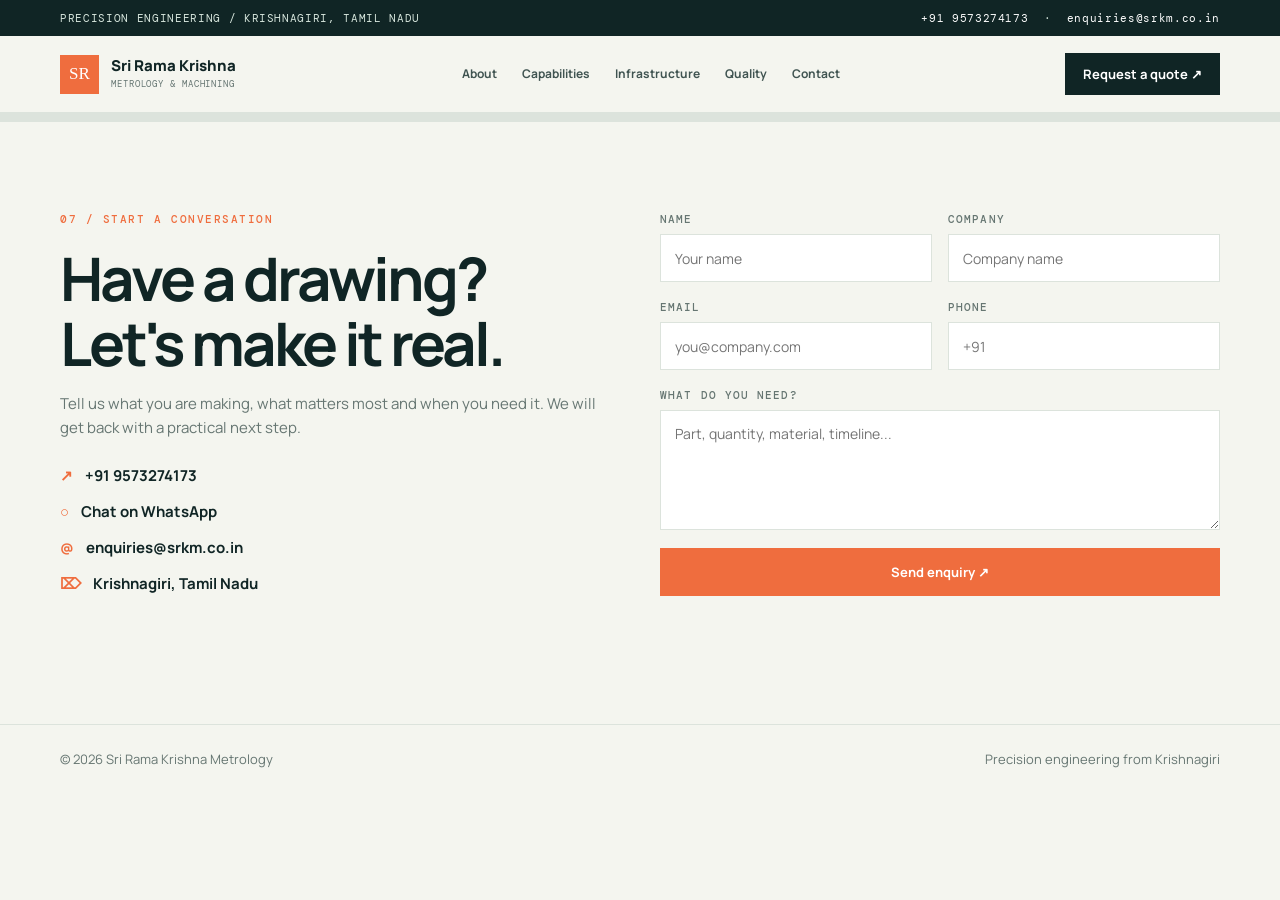
==== contact.html @ 26f27e47 "Initial commit - SRK Metrology website" ====
<!doctype html>
<html lang="en">
<head>
<meta charset="utf-8">
<meta name="viewport" content="width=device-width, initial-scale=1">
<title>Contact | Sri Rama Krishna Metrology</title>
<link rel="preconnect" href="https://fonts.googleapis.com">
<link rel="preconnect" href="https://fonts.gstatic.com" crossorigin>
<link href="https://fonts.googleapis.com/css2?family=DM+Mono:wght@400;500&family=Manrope:wght@400;600;700;800&display=swap" rel="stylesheet">
<link rel="stylesheet" href="css/style.css">
</head>
<body>
<div class="top">
  <div class="wrap">
    <span>PRECISION ENGINEERING / KRISHNAGIRI, TAMIL NADU</span>
    <span><a href="tel:+919573274173">+91 9573274173</a> &nbsp;&middot;&nbsp; <a href="mailto:enquiries@srkm.co.in">enquiries@srkm.co.in</a></span>
  </div>
</div>
<header>
  <nav class="wrap">
    <a class="brand" href="index.html">
      <span class="mark">SR</span>
      <span>Sri Rama Krishna<small>METROLOGY &amp; MACHINING</small></span>
    </a>
    <div class="links">
      <a href="index.html#about">About</a>
      <a href="index.html#services">Capabilities</a>
      <a href="index.html#machinery">Infrastructure</a>
      <a href="index.html#quality">Quality</a>
      <a href="contact.html">Contact</a>
    </div>
    <a class="nav-cta" href="contact.html">Request a quote &#8599;</a>
  </nav>
</header>
<main>
  <section class="page-shell contact">
    <div class="wrap contact-grid">
      <div>
        <div class="mono">07 / Start a conversation</div>
        <h1>Have a drawing?<br><span>Let's make it real.</span></h1>
        <p>Tell us what you are making, what matters most and when you need it. We will get back with a practical next step.</p>
        <div class="contact-links">
          <a class="contact-link" href="tel:+919573274173"><b>&#8599;</b> +91 9573274173</a>
          <a class="contact-link" href="https://wa.me/919573274173" target="_blank" rel="noreferrer"><b>&#9675;</b> Chat on WhatsApp</a>
          <a class="contact-link" href="mailto:enquiries@srkm.co.in"><b>@</b> enquiries@srkm.co.in</a>
          <a class="contact-link" href="https://www.google.com/maps/search/?api=1&query=Krishnagiri+Tamil+Nadu" target="_blank" rel="noreferrer"><b>&#8998;</b> Krishnagiri, Tamil Nadu</a>
        </div>
      </div>
      <form id="quote-form">
        <div class="form-row">
          <label>Name<input name="name" required placeholder="Your name"></label>
          <label>Company<input name="company" required placeholder="Company name"></label>
        </div>
        <div class="form-row">
          <label>Email<input name="email" type="email" required placeholder="you@company.com"></label>
          <label>Phone<input name="phone" type="tel" placeholder="+91"></label>
        </div>
        <label>What do you need?<textarea name="message" required placeholder="Part, quantity, material, timeline..."></textarea></label>
        <button class="btn primary" type="submit">Send enquiry &#8599;</button>
        <p id="status" aria-live="polite"></p>
      </form>
    </div>
  </section>
</main>
<footer>
  <div class="wrap">
    <span>&copy; <span id="year"></span> Sri Rama Krishna Metrology</span>
    <span>Precision engineering from Krishnagiri</span>
  </div>
</footer>
<script src="js/script.js" defer></script>
</body>
</html>
---- css/style.css ----
:root {
  --ink:#102525;
  --muted:#667672;
  --paper:#f4f5ef;
  --line:#dce3dc;
  --orange:#ef6d3e;
  --mint:#cce9d9;
  --serif:Georgia,serif
}
* {
  box-sizing:border-box
}
html {
  scroll-behavior:smooth
}
body {
  margin:0;
  color:var(--ink);
  background:var(--paper);
  font:15px/1.6 Manrope,sans-serif
}
a {
  color:inherit;
  text-decoration:none
}
img {
  display:block;
  width:100%;
  object-fit:cover
}
.wrap {
  width:min(1160px,calc(100% - 48px));    
  margin:auto
}
.mono {
  color:var(--orange);
  font:500 11px 'DM Mono',monospace;
  letter-spacing:.14em;
  text-transform:uppercase
}
.top {
  padding:11px 0;
  color:#d6e5dc;
  background:var(--ink);
  font:11px 'DM Mono',monospace;
  letter-spacing:.06em
}
.top .wrap {
  display:flex;
  justify-content:space-between;
}
.top a {
  color:#fff
}
header {
  position:sticky;
  top:0;
  z-index:5;
  border-bottom:10px solid var(--line);
  background:#f4f5efee;
  backdrop-filter:blur(12px)
}
nav {
  min-height:76px;
  display:flex;
  align-items:center;
  justify-content:space-between;
  gap:24px
}
.brand {
  display:flex;
  align-items:center;
  gap:12px;
  font-weight:800;
  line-height:1.05
}
.mark {
  display:grid;
  width:39px;
  height:39px;
  place-items:center;
  color:#fff;
  background:var(--orange);
  font:17px Georgia
}
.brand small {
  display:block;
  margin-top:5px;
  color:var(--muted);
  font:9px 'DM Mono';
  letter-spacing:.1em
}
.links {
  display:flex;
  gap:25px;
  align-items:center;
  color:#405451;
  font-size:12px;
  font-weight:700
}
.links a:hover {
  color:var(--orange)
}
.nav-cta,.btn {
  display:inline-flex;
  align-items:center;
  justify-content:center;
  gap:9px;
  border:0;
  cursor:pointer;
  font:700 13px Manrope
}
.nav-cta {
  padding:12px 18px;
  color:#fff;
  background:var(--ink)
}
.menu {
  display:none;
  border:0;
  background:none;
  font-size:23px
}
.hero {
  overflow:hidden;
  padding:96px 0 105px;
  color:#fff;
  background:var(--ink)
}
.hero-grid {
  display:grid;
  grid-template-columns:1fr .8fr;
  gap:70px;
  align-items:center
}
.hero h1 {
  max-width:720px;
  margin:23px 0 25px;
  font-size:clamp(48px,7vw,82px);
  line-height:.98;
  letter-spacing:-.06em
}
.hero h1 em {
  color:var(--mint);
  font:400 .98em Georgia
}
.hero p {
  max-width:500px;
  color:#b7c8c0;
  font-size:16px
}
.actions {
  display:flex;
  gap:13px;
  margin-top:32px;
  flex-wrap:wrap
}
.btn {
  padding:15px 20px
}
.primary {
  color:#fff;
  background:var(--orange)
}
.secondary {
  color:#fff;
  border:1px solid #49615d
}
.hero-pic {
  position:relative;
  min-height:455px
}
.hero-pic img {
  height:455px;
  filter:saturate(.75)
}
.hero-pic:before {
  position:absolute;
  top:18px;
  left:-18px;
  width:100%;
  height:100%;
  border:1px solid var(--orange);
  content:''
}
.note {
  position:absolute;
  right:-24px;
  bottom:25px;
  padding:18px;
  width:180px;
  color:var(--ink);
  background:var(--mint);
  font-size:12px;
  font-weight:700
}
.stats {
  display:grid;
  grid-template-columns:repeat(4,1fr);
  border-bottom:1px solid var(--line)
}
.stat {
  padding:25px;
  border-left:1px solid var(--line)
}
.stat:first-child {
  border-left:0
}
.stat strong {
  display:block;
  font-size:29px;
  letter-spacing:-.05em
}
.stat span {
  color:var(--muted);
  font-size:12px
}
section {
  padding:102px 0
}
.head {
  display:flex;
  align-items:end;
  justify-content:space-between;
  gap:30px;
  margin-bottom:45px
}
.head h2 {
  max-width:600px;
  margin:10px 0 0;
  font-size:clamp(31px,4vw,49px);
  line-height:1.08;
  letter-spacing:-.05em
}
.head p {
  max-width:330px;
  margin:0 0 3px;
  color:var(--muted);
  font-size:14px
}
.intro {
  display:grid;
  grid-template-columns:.9fr 1.1fr;
  gap:90px
}
.intro h3 {
  margin:0;
  font:400 34px/1.15 Georgia
}
.intro p {
  color:var(--muted)
}
.list {
  margin:25px 0 0;
  padding:0;
  border-top:1px solid var(--line);
  list-style:none
}
.list li {
  display:flex;
  justify-content:space-between;
  padding:16px 0;
  border-bottom:1px solid var(--line);
  font-weight:700;
  font-size:14px
}
.list span {
  color:var(--orange);
  font:14px 'DM Mono'
}
.dark {
  color:#fff;
  background:var(--ink)
}
.dark .head p {
  color:#a7b8b2
}
.caps {
  display:grid;
  grid-template-columns:repeat(3,1fr);
  gap:1px;
  background:#405653
}
.cap {
  min-height:210px;
  padding:27px;
  background:var(--ink)
}
.cap-no {
  display:block;
  margin-bottom:45px;
  color:var(--orange);
  font:14px 'DM Mono'
}
.cap h3 {
  margin:0 0 7px;
  font-size:18px
}
.cap p {
  margin:0;
  color:#9db0aa;
  font-size:13px
}
.machine {
  display:grid;
  grid-template-columns:1.05fr .95fr;
  gap:70px
}
.table {
  width:100%;
  border-collapse:collapse;
  font-size:13px
}
.table th {
  padding-bottom:12px;
  color:var(--muted);
  text-align:left;
  font:11px 'DM Mono';
  text-transform:uppercase
}
.table td {
  padding:16px 0;
  border-top:1px solid var(--line);
  font-weight:700
}
.contact-grid label {
  display:grid;
  gap:8px;
  color:var(--muted);
  font:500 11px 'DM Mono',monospace;
  letter-spacing:.1em;
  text-transform:uppercase
}
.contact-grid input,
.contact-grid textarea {
  width:100%;
  padding:13px 14px;
  border:1px solid var(--line);
  border-radius:0;
  color:var(--ink);
  background:#fff;
  font:14px Manrope,sans-serif;
  letter-spacing:0;
  text-transform:none
}
.contact-grid input:focus,
.contact-grid textarea:focus {
  outline:2px solid var(--orange);
  outline-offset:1px
}
.page-shell {
  padding:90px 0
}
.page-shell h1 {
  margin:20px 0 16px;
  font-size:clamp(36px,5vw,60px);
  line-height:1.08;
  letter-spacing:-.05em
}
.page-shell p {
  max-width:680px;
  color:var(--muted)
}
.contact-grid {
  display:grid;
  grid-template-columns:1fr 1fr;
  gap:40px;
  align-items:start
}
.form-row {
  display:grid;
  grid-template-columns:1fr 1fr;
  gap:16px
}
.contact-grid form {
  display:grid;
  gap:18px
}
.contact-grid label {
  display:grid;
  gap:8px;
  color:var(--muted);
  font:500 11px 'DM Mono',monospace;
  letter-spacing:.1em;
  text-transform:uppercase
}
.contact-grid input,
.contact-grid textarea {
  width:100%;
  min-height:48px;
  padding:13px 14px;
  border:1px solid var(--line);
  background:#fff;
  color:var(--ink);
  font:14px Manrope,sans-serif
}
.contact-grid textarea {
  min-height:120px;
  resize:vertical
}
.contact-links {
  display:grid;
  gap:12px;
  margin-top:24px
}
.contact-link {
  display:inline-flex;
  align-items:center;
  gap:12px;
  font-weight:700
}
.contact-link b {
  color:var(--orange)
}
#status {
  min-height:20px;
  margin:0;
  color:var(--orange);
  font-weight:700
}
footer {
  padding:24px 0 42px;
  border-top:1px solid var(--line)
}
footer .wrap {
  display:flex;
  justify-content:space-between;
  gap:20px;
  color:var(--muted);
  font-size:13px
}

@media (max-width: 800px) {
  .hero-grid,
  .intro,
  .machine,
  .contact-grid,
  .form-row,
  .caps {
    grid-template-columns:1fr
  }
  .links {
    display:none
  }
  .stats {
    grid-template-columns:repeat(2,1fr)
  }
  .top .wrap,
  footer .wrap {
    flex-direction:column
  }
  .hero {
    padding-top:64px
  }
}
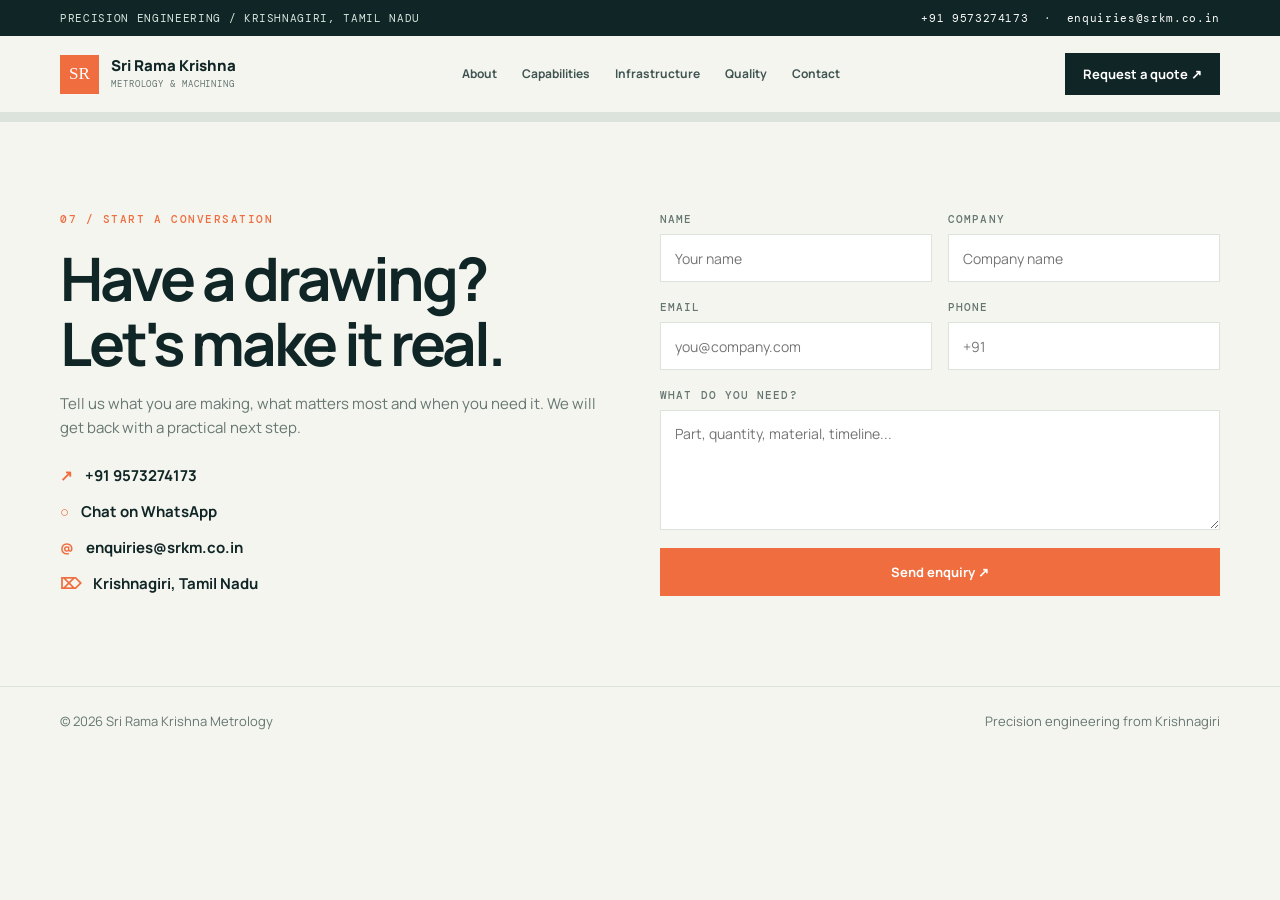
==== commit a1fff78f: "Enable Netlify contact form" ====
--- a/contact.html
+++ b/contact.html
@@ -46,7 +46,8 @@
           <a class="contact-link" href="https://www.google.com/maps/search/?api=1&query=Krishnagiri+Tamil+Nadu" target="_blank" rel="noreferrer"><b>&#8998;</b> Krishnagiri, Tamil Nadu</a>
         </div>
       </div>
-      <form id="quote-form">
+      <form id="quote-form" name="quote-request" method="POST" data-netlify="true">
+        <input type="hidden" name="form-name" value="quote-request">
         <div class="form-row">
           <label>Name<input name="name" required placeholder="Your name"></label>
           <label>Company<input name="company" required placeholder="Company name"></label>
@@ -57,7 +58,6 @@
         </div>
         <label>What do you need?<textarea name="message" required placeholder="Part, quantity, material, timeline..."></textarea></label>
         <button class="btn primary" type="submit">Send enquiry &#8599;</button>
-        <p id="status" aria-live="polite"></p>
       </form>
     </div>
   </section>
